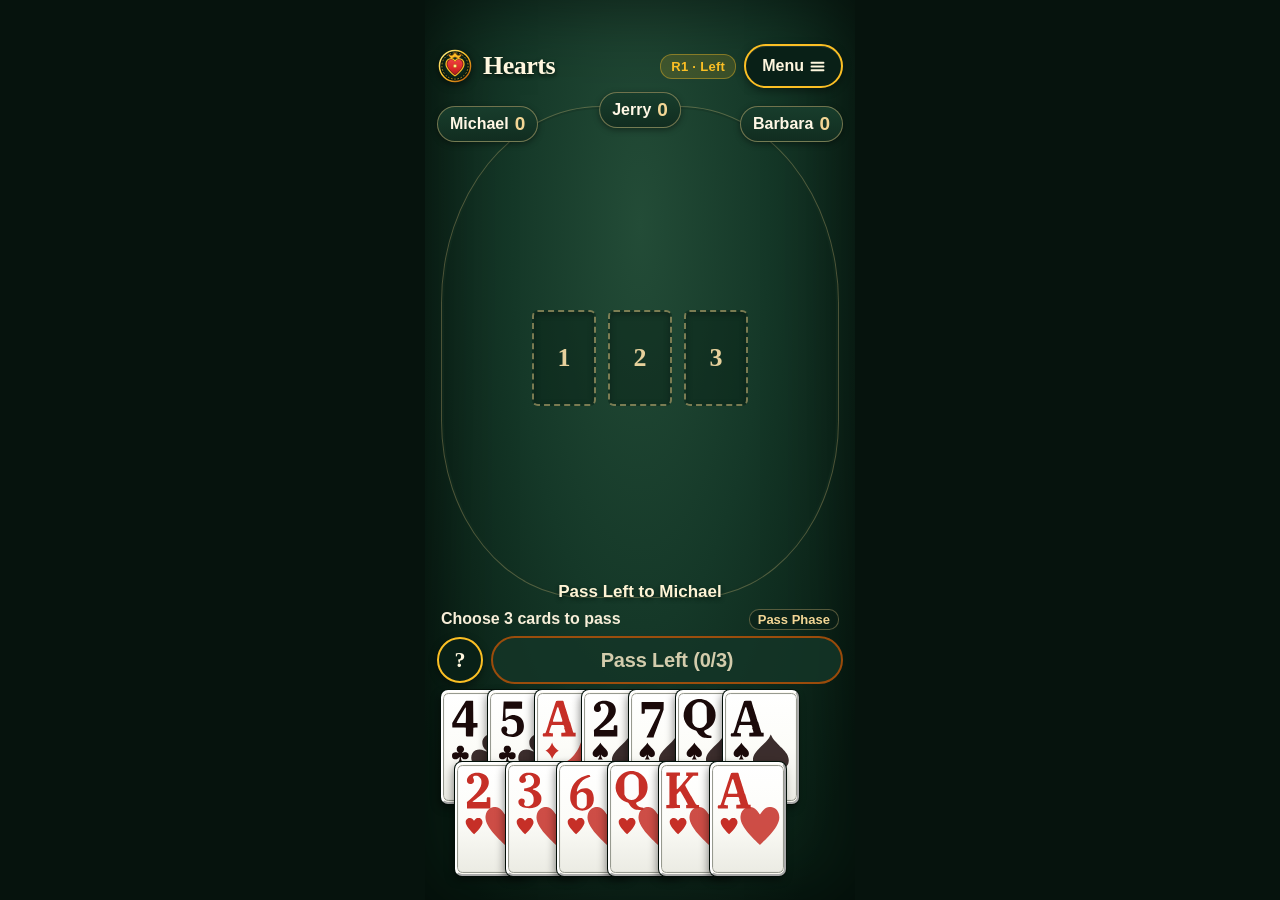
==== hearts/index.html @ dce299b5 "feat: initial commit for unified agy card games (hub, solitaire, hearts)" ====
<!DOCTYPE html>
<html lang="en">
<head>
  <meta charset="utf-8">
  <meta name="viewport" content="width=device-width, initial-scale=1, viewport-fit=cover">
  <title>Hearts — For Mom</title>
  <meta name="apple-mobile-web-app-capable" content="yes">
  <meta name="apple-mobile-web-app-status-bar-style" content="black-translucent">
  <meta name="apple-mobile-web-app-title" content="Hearts">
  <meta name="theme-color" content="#06130d">
  <link rel="manifest" href="manifest.json">
  <link rel="stylesheet" href="css/style.css">
</head>
<body>

<main class="game-container" aria-label="Hearts game for iPhone">
  <!-- HEADER -->
  <header class="header">
    <div class="brand">
      <!-- Option C: Imperial Dragon Medallion Crest -->
      <svg class="crest" viewBox="0 0 44 44" fill="none" xmlns="http://www.w3.org/2000/svg" aria-hidden="true">
        <defs>
          <radialGradient id="g-seal-c" cx="22" cy="22" r="18" gradientUnits="userSpaceOnUse">
            <stop offset="0%" stop-color="#18432d"/>
            <stop offset="70%" stop-color="#0b2418"/>
            <stop offset="100%" stop-color="#05140d"/>
          </radialGradient>
          <linearGradient id="g-gold-c" x1="4" y1="4" x2="40" y2="40" gradientUnits="userSpaceOnUse">
            <stop offset="0%" stop-color="#fef08a"/>
            <stop offset="50%" stop-color="#fbbf24"/>
            <stop offset="100%" stop-color="#b45309"/>
          </linearGradient>
          <linearGradient id="g-ruby-c" x1="22" y1="13" x2="22" y2="34" gradientUnits="userSpaceOnUse">
            <stop offset="0%" stop-color="#ef4444"/>
            <stop offset="60%" stop-color="#dc2626"/>
            <stop offset="100%" stop-color="#991b1b"/>
          </linearGradient>
        </defs>
        <!-- Sunburst Radiance Filigree Ring -->
        <circle cx="22" cy="22" r="19" fill="url(#g-seal-c)" stroke="url(#g-gold-c)" stroke-width="1.8"/>
        <circle cx="22" cy="22" r="16" stroke="#fbbf24" stroke-width="0.8" stroke-dasharray="2 2"/>
        <!-- Golden Flame Crest Top -->
        <path d="M22 5C22 5 24 9 26 9C28 9 30 7 30 7C30 11 26 13 26 13L22 11L18 13C18 13 14 11 14 7C14 7 16 9 18 9C20 9 22 5 22 5Z" fill="#fbbf24" stroke="#78350f" stroke-width="0.8"/>
        <!-- Crimson Ruby Heart Medallion -->
        <path d="M22 34C21.4 34 11 26 11 19.5C11 15.5 14 13 17.5 13C19.8 13 21.2 14.5 22 16C22.8 14.5 24.2 13 26.5 13C30 13 33 15.5 33 19.5C33 26 22.6 34 22 34Z" fill="#7f1d1d" stroke="#fbbf24" stroke-width="1.5"/>
        <path d="M22 32C21.5 32 12.8 24.8 12.8 19.5C12.8 16.5 15.2 14.5 17.5 14.5C19.5 14.5 21 16 22 17.5C23 16 24.5 14.5 26.5 14.5C28.8 14.5 31.2 16.5 31.2 19.5C31.2 24.8 22.5 32 22 32Z" fill="url(#g-ruby-c)"/>
        <circle cx="22" cy="22" r="2.2" fill="#fef08a" stroke="#b45309" stroke-width="0.6"/>
      </svg>
      Hearts
    </div>
    <div class="header-actions">
      <div class="round-badge" id="round-status">R1 · Left</div>
      <button class="pill-btn menu-btn" onclick="document.getElementById('menu-dialog').showModal()" aria-haspopup="dialog" aria-label="Open game menu">
        Menu
        <svg width="15" height="15" viewBox="0 0 20 20" aria-hidden="true">
          <path d="M2 5h16M2 10h16M2 15h16" fill="none" stroke="currentColor" stroke-width="2.5" stroke-linecap="round"/>
        </svg>
      </button>
    </div>
  </header>

  <!-- TABLE AREA -->
  <section class="table-area" aria-label="Table felt and opponents">
    <div class="table-line" aria-hidden="true"></div>
    <div class="seat seat-west" id="seat-west"><span>Michael</span> <strong>0</strong></div>
    <div class="seat seat-north" id="seat-north"><span>Jerry</span> <strong>0</strong></div>
    <div class="seat seat-east" id="seat-east"><span>Barbara</span> <strong>0</strong></div>
    <div class="seat seat-south" id="seat-south" style="display:none;"><span>You</span> <strong>0</strong></div>

    <div class="table-center" id="table-center">
      <!-- Pass Slots or Live Trick Cards rendered here -->
    </div>

    <div class="table-status" id="table-status">Loading game...</div>
  </section>

  <!-- ACTION & INSTRUCTION PANEL -->
  <section class="action-panel" aria-label="Game controls">
    <div class="instruction-row">
      <span class="instruction-text" id="instruction-text">Choose 3 cards to pass</span>
      <span class="telemetry-badge" id="trick-counter">Pass Phase</span>
    </div>
    <div class="controls-row">
      <button class="help-btn" onclick="document.getElementById('help-dialog').showModal()" aria-label="How to play Hearts">?</button>
      <button class="primary-btn" id="primary-action-btn" disabled>Pass Left</button>
    </div>
  </section>

  <!-- PLAYER HAND: ACCESSIBLE DYNAMIC 2-ROW FAN -->
  <section class="hand-area" id="player-hand" aria-label="Your cards">
    <!-- Hand buttons rendered by app.js -->
  </section>
</main>

<!-- MENU DIALOG -->
<dialog id="menu-dialog" aria-labelledby="menu-title">
  <div class="dialog-header">
    <h2 id="menu-title">Hearts Menu</h2>
    <button class="close-btn" onclick="document.getElementById('menu-dialog').close()" aria-label="Close menu">×</button>
  </div>
  <p style="font-size:15px; color:#cbd5e1; margin:0 0 8px;">Match Standings (Lowest Score Wins):</p>
  <div id="menu-standings">
    <div class="score-row"><span>You</span> <strong id="menu-score-0">0 pts</strong></div>
    <div class="score-row"><span>Michael</span> <strong id="menu-score-1">0 pts</strong></div>
    <div class="score-row"><span>Jerry</span> <strong id="menu-score-2">0 pts</strong></div>
    <div class="score-row"><span>Barbara</span> <strong id="menu-score-3">0 pts</strong></div>
  </div>
  <button class="modal-btn secondary" onclick="document.getElementById('menu-dialog').close(); window.HeartsApp.showLastTrick();">
    👁 Review Last Trick
  </button>
  <button class="modal-btn secondary" id="sound-toggle-btn" onclick="const on = window.HeartsApp.toggleSound(); this.textContent = on ? '🔊 Sound: ON' : '🔇 Sound: OFF';">
    🔊 Sound: ON
  </button>
  <button class="modal-btn secondary" onclick="document.getElementById('menu-dialog').close(); document.getElementById('help-dialog').showModal();">
    📖 How to Play
  </button>
  <button class="modal-btn danger" onclick="document.getElementById('menu-dialog').close(); document.getElementById('new-game-dialog').showModal();">
    ＋ New Match
  </button>
  <button class="modal-btn primary" onclick="document.getElementById('menu-dialog').close()">
    Back to Game
  </button>
</dialog>

<!-- NEW GAME CONFIRMATION DIALOG -->
<dialog id="new-game-dialog" aria-labelledby="new-game-title">
  <div class="dialog-header">
    <h2 id="new-game-title">Start New Match?</h2>
    <button class="close-btn" onclick="document.getElementById('new-game-dialog').close()" aria-label="Close">×</button>
  </div>
  <p>Starting a new match will reset all scores and begin Round 1 fresh.</p>
  <button class="modal-btn danger" onclick="document.getElementById('new-game-dialog').close(); window.HeartsApp.startNewGame();">
    Yes, Start Fresh Match
  </button>
  <button class="modal-btn primary" onclick="document.getElementById('new-game-dialog').close()">
    Cancel
  </button>
</dialog>

<!-- HELP DIALOG -->
<dialog id="help-dialog" aria-labelledby="help-title">
  <div class="dialog-header">
    <h2 id="help-title">How to Play Hearts</h2>
    <button class="close-btn" onclick="document.getElementById('help-dialog').close()" aria-label="Close help">×</button>
  </div>
  <p><strong>Goal:</strong> Keep your score as low as possible. First player to reach 100 points ends the match; lowest score wins.</p>
  <p><strong>Penalty Points:</strong> Each Heart is worth 1 point. The Queen of Spades (Q♠) is worth 13 points.</p>
  <p><strong>Passing:</strong> At the start of each round (except Round 4), select 3 cards to pass (Left, Right, Across, Hold).</p>
  <p><strong>Rules:</strong></p>
  <ul style="padding-left:18px; margin:6px 0;">
    <li>The 2 of Clubs (2♣) always leads the first trick.</li>
    <li>You must follow suit if you can. If you have none, you may discard any card.</li>
    <li>No penalty points can be played on Trick 1.</li>
    <li>Hearts cannot lead until "broken" by an off-suit discard.</li>
  </ul>
  <p><strong>Shooting the Moon:</strong> If you take ALL 26 penalty points in a round, you get 0 points and all 3 opponents get +26 points!</p>
  <button class="modal-btn primary" onclick="document.getElementById('help-dialog').close()">Got It</button>
</dialog>

<!-- LAST TRICK REVIEW DIALOG -->
<dialog id="last-trick-dialog" aria-labelledby="last-trick-title">
  <div class="dialog-header">
    <h2 id="last-trick-title">Previous Trick</h2>
    <button class="close-btn" onclick="document.getElementById('last-trick-dialog').close()" aria-label="Close">×</button>
  </div>
  <div id="last-trick-cards">
    <!-- Populated by app.js -->
  </div>
  <button class="modal-btn primary" onclick="document.getElementById('last-trick-dialog').close()">Done</button>
</dialog>

<!-- ROUND SUMMARY DIALOG -->
<dialog id="round-summary-dialog" aria-labelledby="round-summary-title">
  <div class="dialog-header">
    <h2 id="round-summary-title">Round Summary</h2>
  </div>
  <div id="moon-shot-banner" style="display:none; background:#7f1d1d; color:#fef08a; border:1px solid #fbbf24; border-radius:8px; padding:10px; text-align:center; font-weight:bold; margin-bottom:12px;"></div>
  <div id="round-summary-tbody"></div>
  <button class="modal-btn primary" onclick="window.HeartsApp.startNextRound()">Next Round →</button>
</dialog>

<!-- GAME OVER DIALOG -->
<dialog id="game-over-dialog" aria-labelledby="game-over-title">
  <div class="dialog-header">
    <h2 id="game-over-title">Match Finished!</h2>
  </div>
  <p style="text-align:center; font-size:22px; font-weight:bold; color:#fbbf24; margin:8px 0;" id="winner-announcement">You Win!</p>
  <div id="final-scores-list" style="margin:16px 0;"></div>
  <button class="modal-btn primary" onclick="document.getElementById('game-over-dialog').close(); window.HeartsApp.startNewGame();">Play Again</button>
</dialog>

<!-- SCRIPTS -->
<script src="js/card-glyphs.js"></script>
<script src="js/engine.js"></script>
<script src="js/ai.js"></script>
<script src="js/app.js"></script>
<script>
  if ('serviceWorker' in navigator) {
    navigator.serviceWorker.register('sw.js').catch(function(err) {
      console.log('SW registration failed:', err);
    });
  }
</script>

</body>
</html>
---- hearts/css/style.css ----
/**
 * Antigravity Hearts — Master Stylesheet
 * Optimized for Shawn's mom: low-vision monocular eyesight & floaters.
 * Fits iPhone 16e (390×844) down to Safari toolbar viewports (390×740).
 * 0 scrolling, hit targets >= 44x44px, Didone numerals, radiant magenta selection.
 */

:root {
  color-scheme: dark;
  --felt: #153828;
  --felt-dark: #071911;
  --brass: #fbbf24;
  --brass-dark: #b45309;
  --brass-glow: rgba(251, 191, 36, 0.35);
  --navy: #092017;
  --cream: #fff7df;
  --card-w: 76px;
  --card-h: 114px;
  --table-card-w: 64px;
  --table-card-h: 96px;
  --magenta: #ff00ff;
  --ink-red: #c62f27;
  --ink-black: #1b0a0a;
}

* {
  box-sizing: border-box;
  -webkit-tap-highlight-color: transparent;
}

html, body {
  margin: 0;
  padding: 0;
  width: 100%;
  height: 100%;
  height: 100dvh;
  overflow: hidden;
  background: #06130d;
  color: var(--cream);
  font-family: -apple-system, BlinkMacSystemFont, "Segoe UI", Roboto, "Helvetica Neue", sans-serif;
  user-select: none;
  -webkit-user-select: none;
}

.game-container {
  width: 100%;
  max-width: 430px;
  height: 100%;
  height: 100dvh;
  margin: 0 auto;
  padding: max(44px, env(safe-area-inset-top, 0px)) 12px max(24px, env(safe-area-inset-bottom, 0px));
  display: flex;
  flex-direction: column;
  position: relative;
  isolation: isolate;
  background: radial-gradient(ellipse at 50% 25%, #234c37 0%, #153828 42%, #081d13 88%);
  box-shadow: inset 0 0 80px rgba(0,0,0,0.6);
  overflow: hidden;
}

/* HEADER */
.header {
  display: flex;
  justify-content: space-between;
  align-items: center;
  height: 48px;
  flex: 0 0 48px;
  padding-bottom: 4px;
}

.brand {
  display: flex;
  align-items: center;
  gap: 10px;
  font: bold 26px/1 Georgia, "Times New Roman", serif;
  letter-spacing: -0.5px;
  text-shadow: 0 2px 4px #04120a;
  color: var(--cream);
}

.crest {
  width: 36px;
  height: 36px;
  filter: drop-shadow(0 2px 4px rgba(0,0,0,0.6));
}

.header-actions {
  display: flex;
  align-items: center;
  gap: 8px;
}

.round-badge {
  font-size: 13px;
  font-weight: 800;
  color: #fbbf24;
  background: rgba(251, 191, 36, 0.15);
  border: 1px solid rgba(251, 191, 36, 0.4);
  border-radius: 12px;
  padding: 4px 10px;
  white-space: nowrap;
  letter-spacing: 0.3px;
}

.pill-btn {
  display: inline-flex;
  gap: 6px;
  align-items: center;
  justify-content: center;
  min-height: 44px;
  border: 2px solid var(--brass);
  border-radius: 22px;
  background: var(--navy);
  color: var(--cream);
  padding: 0 16px;
  font-size: 16px;
  font-weight: 750;
  cursor: pointer;
  box-shadow: 0 3px 8px rgba(0,0,0,0.4), inset 0 1px 0 rgba(255,255,255,0.1);
  transition: transform 0.1s ease, background 0.15s ease;
}

.pill-btn:hover { background: #133324; }
.pill-btn:active { transform: translateY(1px); }

/* TABLE FELT & OPPONENTS */
.table-area {
  position: relative;
  flex: 1 1 auto;
  margin: 0 0 4px;
  min-height: 140px;
  display: flex;
  flex-direction: column;
}

.table-line {
  position: absolute;
  inset: 14px 4px 6px;
  border: 1.5px solid rgba(228, 199, 131, 0.3);
  border-radius: 40% 40% 36% 36%;
  box-shadow: inset 0 0 0 2px rgba(20, 48, 33, 0.4);
  pointer-events: none;
}

.seat {
  position: absolute;
  display: flex;
  align-items: center;
  justify-content: center;
  gap: 6px;
  background: linear-gradient(#183d2c, #112d20);
  padding: 6px 12px;
  border: 1.5px solid rgba(228, 199, 131, 0.45);
  border-radius: 20px;
  color: #fff7e5;
  box-shadow: 0 2px 6px rgba(0,0,0,0.4);
  font-size: 16px;
  font-weight: 700;
  z-index: 10;
}

.seat strong {
  color: #f3d695;
  font-size: 19px;
  font-weight: 800;
}

.seat.active-turn {
  border-color: #fbbf24;
  box-shadow: 0 0 12px 2px rgba(251, 191, 36, 0.6);
  background: linear-gradient(#27523c, #163a2a);
}

.seat-west { top: 14px; left: 0; }
.seat-north { top: 0px; left: 50%; transform: translateX(-50%); }
.seat-east { top: 14px; right: 0; }

/* TRICK ARENA */
.table-center {
  position: absolute;
  left: 0; right: 0;
  top: 48px; bottom: 28px;
  display: flex;
  align-items: center;
  justify-content: center;
  gap: 12px;
}

.pass-slots-container {
  display: flex;
  gap: 12px;
  align-items: center;
  justify-content: center;
}

.pass-slot {
  position: relative;
  width: var(--table-card-w);
  height: var(--table-card-h);
  border: 2px dashed rgba(228, 199, 131, 0.5);
  border-radius: 6px;
  background: rgba(7, 28, 18, 0.4);
  display: grid;
  place-items: center;
  font: bold 26px Georgia, serif;
  color: #e7d19c;
  box-shadow: inset 0 2px 6px rgba(0,0,0,0.3);
}

.pass-slot.filled {
  border: none;
  background: transparent;
  box-shadow: 0 4px 10px rgba(0,0,0,0.5);
}

.pass-slot.filled svg {
  width: 100%;
  height: 100%;
  display: block;
  border-radius: 6px;
}

.trick-arena {
  position: relative;
  width: 240px;
  height: 140px;
}

.trick-spot {
  position: absolute;
  width: var(--table-card-w);
  height: var(--table-card-h);
  filter: drop-shadow(0 4px 6px rgba(0,0,0,0.6));
  transition: transform 0.2s cubic-bezier(0.2, 0.9, 0.3, 1.2);
}

.trick-spot svg {
  width: 100%;
  height: 100%;
  display: block;
  border-radius: 6px;
}

.trick-spot.west {
  left: 8px;
  top: 24px;
  transform: rotate(-7deg);
}

.trick-spot.north {
  left: calc(50% - var(--table-card-w) / 2);
  top: 0px;
  transform: translateY(-4px);
}

.trick-spot.east {
  right: 8px;
  top: 24px;
  transform: rotate(7deg);
}

.trick-spot.south {
  left: calc(50% - var(--table-card-w) / 2);
  bottom: 0px;
  z-index: 5;
  transform: translateY(6px);
}

.trick-tag {
  position: absolute;
  bottom: -18px;
  left: 50%;
  transform: translateX(-50%);
  font-size: 13px;
  font-weight: bold;
  color: var(--cream);
  text-shadow: 0 1px 3px #000;
  white-space: nowrap;
}

.table-status {
  position: absolute;
  bottom: 2px;
  left: 0; right: 0;
  text-align: center;
  font-size: 17px;
  font-weight: 750;
  line-height: 20px;
  text-shadow: 0 2px 4px #071a12;
  color: #fff4d5;
}

/* ACTION & INSTRUCTION ROW */
.action-panel {
  flex: 0 0 auto;
  display: flex;
  flex-direction: column;
  align-items: center;
  gap: 6px;
  margin-bottom: 4px;
}

.instruction-row {
  width: 100%;
  display: flex;
  justify-content: space-between;
  align-items: center;
  padding: 0 4px;
  font-size: 16px;
  font-weight: 750;
  color: #e5d8b8;
  min-height: 22px;
}

.instruction-text {
  font-size: 16px;
  font-weight: 750;
  color: #f7eed8;
}

.telemetry-badge {
  font-size: 13px;
  font-weight: 750;
  color: #f3d695;
  background: rgba(10, 31, 22, 0.6);
  border: 1px solid rgba(228, 199, 131, 0.35);
  border-radius: 10px;
  padding: 2px 8px;
  white-space: nowrap;
}

.controls-row {
  width: 100%;
  display: flex;
  gap: 8px;
  align-items: center;
}

.help-btn {
  width: 46px;
  height: 46px;
  flex: 0 0 46px;
  border-radius: 50%;
  border: 2px solid var(--brass);
  background: var(--navy);
  color: var(--cream);
  font: bold 22px/1 Georgia, serif;
  cursor: pointer;
  box-shadow: 0 3px 8px rgba(0,0,0,0.4);
}

.primary-btn {
  flex: 1 1 auto;
  height: 48px;
  border: 2px solid var(--brass);
  border-radius: 24px;
  background: linear-gradient(#fde68a, #f59e0b);
  color: #172b21;
  font: bold 20px -apple-system, sans-serif;
  letter-spacing: -0.2px;
  cursor: pointer;
  box-shadow: 0 4px 14px rgba(0,0,0,0.5), inset 0 1px 0 rgba(255,255,255,0.4);
  transition: transform 0.1s ease, filter 0.15s ease;
}

.primary-btn:disabled {
  border: 2px solid var(--brass-dark);
  color: #f5e7c4;
  background: #143527;
  box-shadow: none;
  cursor: not-allowed;
  opacity: 0.85;
}

.primary-btn:active:not(:disabled) { transform: translateY(1px); }

/* PLAYER HAND: ACCESSIBLE DYNAMIC 2-ROW FAN */
.hand-area {
  flex: 0 0 186px;
  height: 186px;
  position: relative;
  width: 100%;
  margin-top: 2px;
}

.hand-area button.card {
  position: absolute;
  width: var(--card-w);
  height: var(--card-h);
  border-radius: 7px;
  margin: 0;
  padding: 0;
  background: #fbf9f1;
  box-shadow: -2px 4px 9px rgba(0,0,0,0.45), 0 0 0 1px #04140b;
  cursor: pointer;
  user-select: none;
  transition: transform 0.15s ease, box-shadow 0.15s ease;
}

.hand-area button.card > svg {
  display: block;
  width: 100%;
  height: 100%;
  border-radius: inherit;
  pointer-events: none;
}

/* High-contrast magenta selection feedback */
.hand-area button.card[aria-pressed="true"] {
  transform: translateY(-6px);
  outline: 3px solid var(--magenta);
  outline-offset: 1px;
  box-shadow: 0 0 16px 4px rgba(255, 0, 255, 0.65), 0 6px 12px rgba(0,0,0,0.7);
}

.hand-area button.card .check-circle {
  display: none;
  position: absolute;
  right: -5px;
  bottom: -5px;
  width: 24px;
  height: 24px;
  border-radius: 50%;
  background: var(--magenta);
  border: 2px solid #fff;
  color: #fff;
  font-size: 14px;
  font-weight: 900;
  text-align: center;
  line-height: 20px;
  box-shadow: 0 2px 5px rgba(0,0,0,0.5);
}

.hand-area button.card[aria-pressed="true"] .check-circle { display: block; }

.hand-area button.card.received {
  outline: 3px solid #f2d995;
  outline-offset: 1px;
}

.hand-area button.card.received::after {
  content: "NEW";
  position: absolute;
  bottom: -4px;
  right: -4px;
  padding: 1px 4px;
  border-radius: 4px;
  background: #16402c;
  color: #fff;
  border: 1px solid #f2d995;
  font-size: 9px;
  font-weight: 850;
}

/* DIALOGS & MODALS */
dialog {
  width: min(340px, calc(100% - 32px));
  max-height: 85vh;
  padding: 20px;
  border: 2px solid var(--brass);
  border-radius: 20px;
  background: #113224;
  color: var(--cream);
  box-shadow: 0 15px 50px rgba(0,0,0,0.85);
  font-size: 17px;
  line-height: 1.45;
  overflow-y: auto;
}

dialog::backdrop { background: rgba(3, 15, 9, 0.85); }
dialog h2 { font-size: 24px; margin: 0 0 12px; color: var(--brass); }
.dialog-header { display: flex; justify-content: space-between; align-items: center; margin-bottom: 12px; }

.close-btn {
  width: 40px;
  height: 40px;
  border-radius: 50%;
  background: #092117;
  border: 1.5px solid var(--brass);
  color: var(--cream);
  font-size: 24px;
  line-height: 1;
  cursor: pointer;
}

.score-row {
  display: flex;
  justify-content: space-between;
  padding: 7px 0;
  border-bottom: 1px solid rgba(228, 199, 131, 0.2);
  font-size: 18px;
}

.score-row strong { color: #f3d695; }

.modal-btn {
  width: 100%;
  padding: 12px;
  margin-top: 12px;
  font-size: 18px;
  font-weight: bold;
  border-radius: 12px;
  border: 1.5px solid var(--brass);
  cursor: pointer;
}

.modal-btn.primary { background: #ebce90; color: #11261a; }
.modal-btn.danger { background: #5a1926; color: #fff; border-color: #e07185; }
.modal-btn.secondary { background: #16402d; color: var(--cream); }

/* LAST TRICK PREVIEW */
.last-trick-grid {
  display: grid;
  grid-template-columns: repeat(4, 1fr);
  gap: 8px;
  margin: 14px 0;
}

.last-trick-card {
  text-align: center;
}

.last-trick-card .spot {
  width: 100%;
  height: 75px;
  border-radius: 6px;
  overflow: hidden;
  box-shadow: 0 2px 6px rgba(0,0,0,0.4);
}

.last-trick-card .spot svg { width: 100%; height: 100%; display: block; }
.last-trick-card span { font-size: 12px; font-weight: bold; margin-top: 4px; display: block; }

@media (prefers-reduced-motion: reduce) {
  *, *::before, *::after { animation: none !important; transition: none !important; }
}
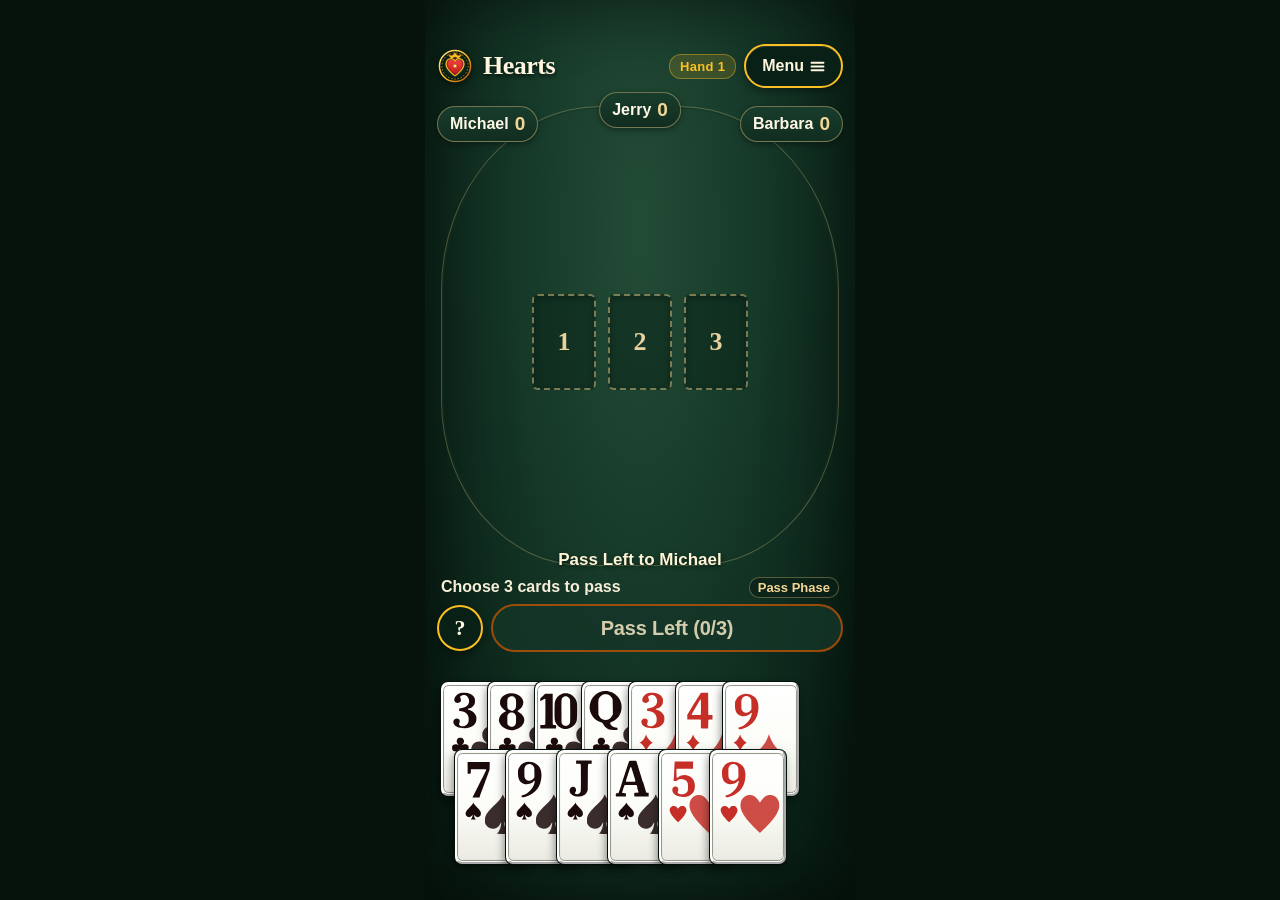
==== commit 337b481b: "fix(hearts): set header badge to 'Hand 1' (drop Left) and fix repeating animation bug across tricks" ====
--- a/hearts/index.html
+++ b/hearts/index.html
@@ -49,7 +49,7 @@
       Hearts
     </div>
     <div class="header-actions">
-      <div class="round-badge" id="round-status">R1 · Left</div>
+      <div class="round-badge" id="round-status">Hand 1</div>
       <button class="pill-btn menu-btn" onclick="document.getElementById('menu-dialog').showModal()" aria-haspopup="dialog" aria-label="Open game menu">
         Menu
         <svg width="15" height="15" viewBox="0 0 20 20" aria-hidden="true">
--- a/hearts/css/style.css
+++ b/hearts/css/style.css
@@ -165,10 +165,15 @@
   font-weight: 800;
 }
 
+@keyframes turnPulse {
+  0%, 100% { box-shadow: 0 0 6px 1px rgba(251, 191, 36, 0.4); border-color: #fbbf24; }
+  50% { box-shadow: 0 0 16px 4px rgba(251, 191, 36, 0.9); border-color: #fef08a; }
+}
+
 .seat.active-turn {
-  border-color: #fbbf24;
-  box-shadow: 0 0 12px 2px rgba(251, 191, 36, 0.6);
-  background: linear-gradient(#27523c, #163a2a);
+  border-color: #fef08a;
+  background: linear-gradient(#2d5c44, #1a4230);
+  animation: turnPulse 1.4s infinite ease-in-out;
 }
 
 .seat-west { top: 14px; left: 0; }
@@ -266,6 +271,31 @@
   transform: translateY(6px);
 }
 
+.trick-spot.winner {
+  outline: 3px solid #fbbf24;
+  outline-offset: 2px;
+  box-shadow: 0 0 22px 6px rgba(251, 191, 36, 0.95), 0 8px 18px rgba(0,0,0,0.85);
+  z-index: 20 !important;
+}
+
+.trick-spot.winner::after {
+  content: "WINS TRICK";
+  position: absolute;
+  top: -13px;
+  left: 50%;
+  transform: translateX(-50%);
+  background: #991b1b;
+  color: #fef08a;
+  border: 1.5px solid #fbbf24;
+  border-radius: 9999px;
+  font-size: 10.5px;
+  font-weight: 900;
+  padding: 1px 8px;
+  white-space: nowrap;
+  box-shadow: 0 2px 6px rgba(0,0,0,0.6);
+  letter-spacing: 0.4px;
+}
+
 .trick-tag {
   position: absolute;
   bottom: -18px;
@@ -297,7 +327,7 @@
   flex-direction: column;
   align-items: center;
   gap: 6px;
-  margin-bottom: 4px;
+  margin-bottom: 14px;
 }
 
 .instruction-row {
@@ -376,11 +406,11 @@
 
 /* PLAYER HAND: ACCESSIBLE DYNAMIC 2-ROW FAN */
 .hand-area {
-  flex: 0 0 186px;
-  height: 186px;
+  flex: 0 0 206px;
+  height: 206px;
   position: relative;
   width: 100%;
-  margin-top: 2px;
+  margin-top: 4px;
 }
 
 .hand-area button.card {
@@ -394,7 +424,7 @@
   box-shadow: -2px 4px 9px rgba(0,0,0,0.45), 0 0 0 1px #04140b;
   cursor: pointer;
   user-select: none;
-  transition: transform 0.15s ease, box-shadow 0.15s ease;
+  transition: transform 0.18s ease, box-shadow 0.18s ease, opacity 0.18s ease, filter 0.18s ease;
 }
 
 .hand-area button.card > svg {
@@ -405,12 +435,100 @@
   pointer-events: none;
 }
 
-/* High-contrast magenta selection feedback */
-.hand-area button.card[aria-pressed="true"] {
-  transform: translateY(-6px);
+/* ========================================================= */
+/* OPTION C: PLAYABLE VS UNPLAYABLE CARDS (ACCESSIBLE HEARTS) */
+/* ========================================================= */
+
+/* Playable cards: Elevated, golden aura, high contrast */
+.hand-area button.card.playable {
+  transform: translateY(-8px) scale(1.02);
+  border: 2.5px solid #f59e0b;
+  outline: 2px solid rgba(254, 240, 138, 0.6);
+  outline-offset: 1px;
+  box-shadow: 0 10px 18px rgba(0,0,0,0.65), 0 0 14px rgba(245, 158, 11, 0.5);
+  z-index: 30;
+  cursor: pointer;
+}
+
+.hand-area button.card.playable:hover,
+.hand-area button.card.playable:active {
+  transform: translateY(-12px) scale(1.04);
+}
+
+/* Selected to play: Lift higher (-16px) with radiant amber glow & tap-to-play prompt */
+.hand-area button.card.playable[aria-pressed="true"] {
+  transform: translateY(-16px) scale(1.05);
+  border: 2.5px solid #fbbf24;
+  outline: 3px solid #fef08a;
+  outline-offset: 2px;
+  box-shadow: 0 14px 26px rgba(0,0,0,0.85), 0 0 22px rgba(251, 191, 36, 0.9);
+  z-index: 50 !important;
+}
+
+.hand-area button.card .play-badge {
+  display: none;
+  position: absolute;
+  top: -12px;
+  left: 50%;
+  transform: translateX(-50%);
+  background: #b45309;
+  color: #fef08a;
+  border: 1.5px solid #fbbf24;
+  border-radius: 9999px;
+  font-size: 9.5px;
+  font-weight: 900;
+  padding: 1px 7px;
+  white-space: nowrap;
+  box-shadow: 0 2px 6px rgba(0,0,0,0.6);
+  letter-spacing: 0.4px;
+  pointer-events: none;
+  z-index: 60;
+}
+
+.hand-area button.card.playable[aria-pressed="true"] .play-badge {
+  display: block;
+}
+
+/* Unplayable cards: Sunk back, dimmed to 28%, subtle watermark */
+.hand-area button.card.unplayable {
+  transform: translateY(4px);
+  opacity: 0.28;
+  filter: grayscale(70%) brightness(0.85);
+  transition: transform 0.2s ease, opacity 0.2s ease, filter 0.2s ease;
+  cursor: pointer;
+}
+
+.hand-area button.card.unplayable::before {
+  content: "✕";
+  position: absolute;
+  top: 50%;
+  left: 50%;
+  transform: translate(-50%, -50%);
+  font-size: 26px;
+  color: rgba(180, 83, 9, 0.65);
+  font-weight: 900;
+  pointer-events: none;
+  z-index: 5;
+}
+
+/* Tactile shake when tapping an unplayable card */
+@keyframes cardShake {
+  0%, 100% { transform: translateY(4px) translateX(0); }
+  20%, 60% { transform: translateY(4px) translateX(-6px); }
+  40%, 80% { transform: translateY(4px) translateX(6px); }
+}
+
+.hand-area button.card.shake {
+  animation: cardShake 0.35s ease;
+}
+
+/* Pass phase selection feedback */
+.hand-area button.card.pass-selected {
+  transform: translateY(-8px);
   outline: 3px solid var(--magenta);
   outline-offset: 1px;
   box-shadow: 0 0 16px 4px rgba(255, 0, 255, 0.65), 0 6px 12px rgba(0,0,0,0.7);
+  z-index: 40;
 }
 
 .hand-area button.card .check-circle {
@@ -431,25 +549,96 @@
   box-shadow: 0 2px 5px rgba(0,0,0,0.5);
 }
 
-.hand-area button.card[aria-pressed="true"] .check-circle { display: block; }
+.hand-area button.card.pass-selected .check-circle { display: block; }
+
+/* ========================================================= */
+/* RECEIVED CARDS: VIBRANT SLIDE-IN & EMERALD GLOW          */
+/* ========================================================= */
+@keyframes slideDownIntoHand {
+  0% {
+    transform: translateY(-90px) scale(1.18);
+    opacity: 0;
+    box-shadow: 0 0 28px 8px rgba(16, 185, 129, 0.95);
+  }
+  60% {
+    transform: translateY(-4px) scale(1.06);
+    opacity: 1;
+    box-shadow: 0 0 22px 6px rgba(16, 185, 129, 0.9);
+  }
+  100% {
+    transform: translateY(-10px) scale(1.03);
+    opacity: 1;
+    box-shadow: 0 0 16px 4px rgba(16, 185, 129, 0.75), 0 8px 16px rgba(0,0,0,0.6);
+  }
+}
 
 .hand-area button.card.received {
-  outline: 3px solid #f2d995;
+  border: 2.5px solid #10b981 !important;
+  outline: 2px solid #6ee7b7 !important;
   outline-offset: 1px;
-}
-
-.hand-area button.card.received::after {
-  content: "NEW";
-  position: absolute;
-  bottom: -4px;
-  right: -4px;
-  padding: 1px 4px;
-  border-radius: 4px;
-  background: #16402c;
-  color: #fff;
-  border: 1px solid #f2d995;
-  font-size: 9px;
-  font-weight: 850;
+  box-shadow: 0 0 16px 4px rgba(16, 185, 129, 0.75), 0 8px 16px rgba(0,0,0,0.6);
+  z-index: 38 !important;
+}
+
+.hand-area button.card.sliding-in {
+  animation: slideDownIntoHand 0.9s cubic-bezier(0.16, 1, 0.3, 1) both;
+}
+
+.hand-area button.card .received-badge {
+  display: none;
+  position: absolute;
+  top: -12px;
+  left: 50%;
+  transform: translateX(-50%);
+  background: #065f46;
+  color: #ecfdf5;
+  border: 1.5px solid #34d399;
+  border-radius: 9999px;
+  font-size: 9.5px;
+  font-weight: 900;
+  padding: 1px 7px;
+  white-space: nowrap;
+  box-shadow: 0 2px 6px rgba(0,0,0,0.6);
+  letter-spacing: 0.4px;
+  pointer-events: none;
+  z-index: 60;
+}
+
+.hand-area button.card.received .received-badge {
+  display: block;
+}
+
+/* Intermediate table center reveal for received cards */
+.pass-reveal-box {
+  display: flex;
+  flex-direction: column;
+  align-items: center;
+  gap: 8px;
+  animation: fadeInCenter 0.4s ease both;
+}
+
+.pass-reveal-title {
+  font: bold 16px Georgia, serif;
+  color: #a7f3d0;
+  text-shadow: 0 2px 4px #000;
+}
+
+.pass-reveal-cards {
+  display: flex;
+  gap: 10px;
+}
+
+.pass-reveal-card {
+  width: var(--table-card-w);
+  height: var(--table-card-h);
+  border-radius: 6px;
+  box-shadow: 0 0 18px 4px rgba(16, 185, 129, 0.8), 0 6px 14px rgba(0,0,0,0.7);
+  border: 2px solid #34d399;
+}
+
+@keyframes fadeInCenter {
+  0% { transform: scale(0.85); opacity: 0; }
+  100% { transform: scale(1); opacity: 1; }
 }
 
 /* DIALOGS & MODALS */
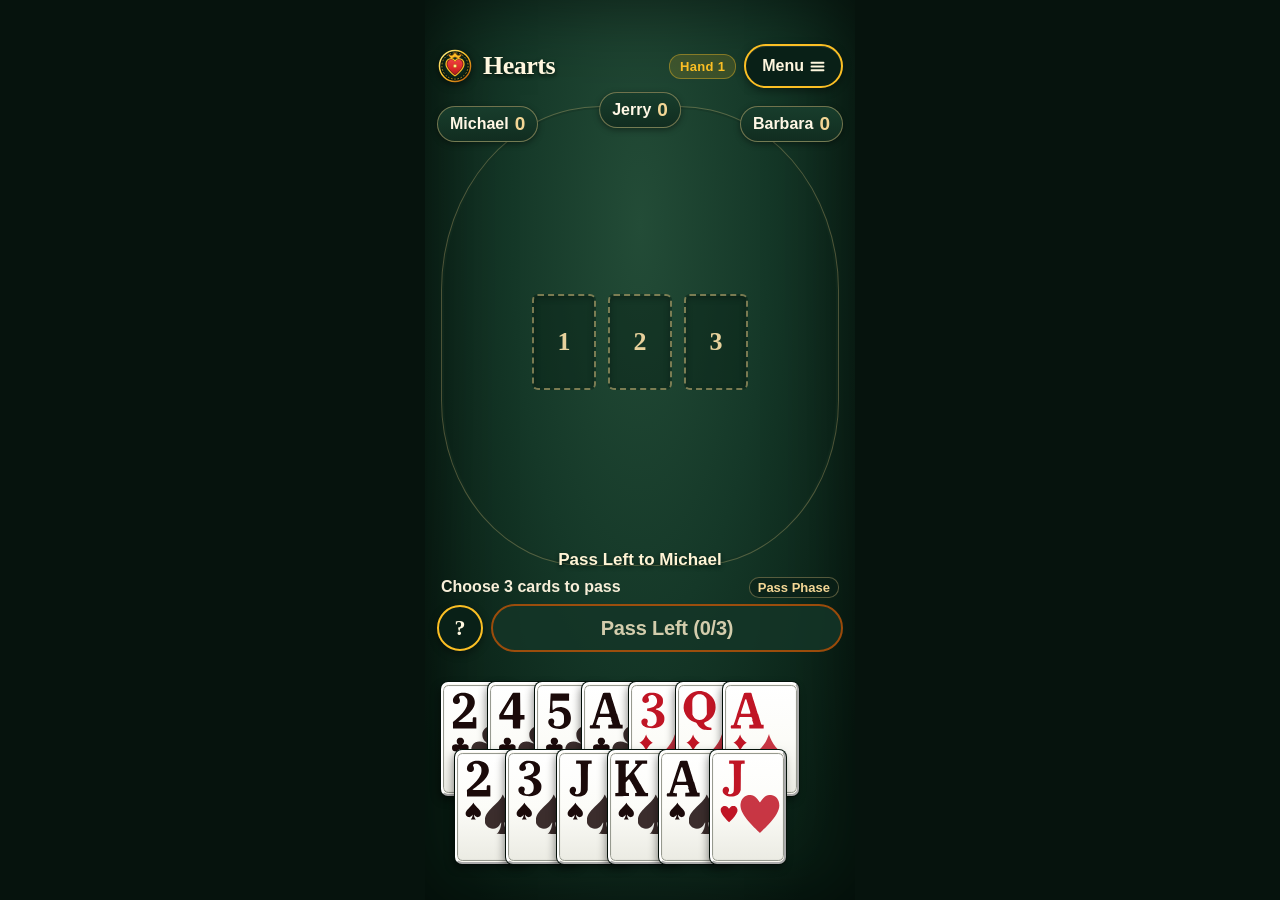
==== commit 3acb33d5: "Clarify Trick 1 opening 2 of Clubs lead and expand official rules - Add explicit in-game status and " ====
--- a/hearts/index.html
+++ b/hearts/index.html
@@ -140,20 +140,22 @@
 <!-- HELP DIALOG -->
 <dialog id="help-dialog" aria-labelledby="help-title">
   <div class="dialog-header">
-    <h2 id="help-title">How to Play Hearts</h2>
+    <h2 id="help-title">Official Rules of Hearts</h2>
     <button class="close-btn" onclick="document.getElementById('help-dialog').close()" aria-label="Close help">×</button>
   </div>
   <p><strong>Goal:</strong> Keep your score as low as possible. First player to reach 100 points ends the match; lowest score wins.</p>
-  <p><strong>Penalty Points:</strong> Each Heart is worth 1 point. The Queen of Spades (Q♠) is worth 13 points.</p>
-  <p><strong>Passing:</strong> At the start of each round (except Round 4), select 3 cards to pass (Left, Right, Across, Hold).</p>
-  <p><strong>Rules:</strong></p>
-  <ul style="padding-left:18px; margin:6px 0;">
-    <li>The 2 of Clubs (2♣) always leads the first trick.</li>
-    <li>You must follow suit if you can. If you have none, you may discard any card.</li>
-    <li>No penalty points can be played on Trick 1.</li>
-    <li>Hearts cannot lead until "broken" by an off-suit discard.</li>
+  <p><strong>Penalty Points:</strong> Each Heart is worth 1 point (13 total). The Queen of Spades (Q♠) is worth 13 points. Total = 26 points per hand.</p>
+  <p><strong>Passing Rotation:</strong> Hand 1: Pass Left · Hand 2: Pass Right · Hand 3: Pass Across · Hand 4: Hold (no passing). Cycle repeats.</p>
+  <p><strong>Official Rules:</strong></p>
+  <ul style="padding-left:18px; margin:6px 0; line-height: 1.45;">
+    <li><strong>Opening Lead:</strong> The player holding the <strong>2 of Clubs (2♣)</strong> MUST lead it to open the very first trick of the hand.</li>
+    <li><strong>Strict Follow-Suit:</strong> You must follow the suit led if you hold cards in that suit.</li>
+    <li><strong>No Blood on Trick 1:</strong> If void in clubs on Trick 1, you cannot discard Hearts or the Queen of Spades (unless holding only penalty cards).</li>
+    <li><strong>Hearts Breaking:</strong> Hearts cannot be led until "broken" by an off-suit discard (or if you hold only Hearts).</li>
+    <li><strong>Queen of Spades:</strong> Worth 13 points; does not break hearts; can be led anytime spades are legal.</li>
+    <li><strong>Winning Tricks:</strong> Highest card of the led suit takes the trick. No trumps. The trick winner leads the next trick.</li>
+    <li><strong>Shooting the Moon:</strong> If a player takes all 26 penalty points in a round, that player gets 0 points and all 3 opponents receive +26 points!</li>
   </ul>
-  <p><strong>Shooting the Moon:</strong> If you take ALL 26 penalty points in a round, you get 0 points and all 3 opponents get +26 points!</p>
   <button class="modal-btn primary" onclick="document.getElementById('help-dialog').close()">Got It</button>
 </dialog>
 
--- a/hearts/css/style.css
+++ b/hearts/css/style.css
@@ -19,7 +19,7 @@
   --table-card-w: 64px;
   --table-card-h: 96px;
   --magenta: #ff00ff;
-  --ink-red: #c62f27;
+  --ink-red: #c01525;
   --ink-black: #1b0a0a;
 }
 
@@ -439,29 +439,27 @@
 /* OPTION C: PLAYABLE VS UNPLAYABLE CARDS (ACCESSIBLE HEARTS) */
 /* ========================================================= */
 
-/* Playable cards: Elevated, golden aura, high contrast */
+/* Playable cards: Natural card face, elevated, NO artificial border/selection color */
 .hand-area button.card.playable {
-  transform: translateY(-8px) scale(1.02);
-  border: 2.5px solid #f59e0b;
-  outline: 2px solid rgba(254, 240, 138, 0.6);
-  outline-offset: 1px;
-  box-shadow: 0 10px 18px rgba(0,0,0,0.65), 0 0 14px rgba(245, 158, 11, 0.5);
+  transform: translateY(-8px);
+  border: none;
+  outline: none;
+  box-shadow: -2px 8px 14px rgba(0,0,0,0.65), 0 0 0 1px #04140b;
   z-index: 30;
   cursor: pointer;
 }
 
 .hand-area button.card.playable:hover,
 .hand-area button.card.playable:active {
-  transform: translateY(-12px) scale(1.04);
-}
-
-/* Selected to play: Lift higher (-16px) with radiant amber glow & tap-to-play prompt */
+  transform: translateY(-11px);
+}
+
+/* Selected to play: Lift higher (-16px) with clear tap-to-play confirmation */
 .hand-area button.card.playable[aria-pressed="true"] {
-  transform: translateY(-16px) scale(1.05);
-  border: 2.5px solid #fbbf24;
-  outline: 3px solid #fef08a;
-  outline-offset: 2px;
-  box-shadow: 0 14px 26px rgba(0,0,0,0.85), 0 0 22px rgba(251, 191, 36, 0.9);
+  transform: translateY(-16px);
+  border: 2px solid var(--brass);
+  outline: 2px solid rgba(254, 240, 138, 0.7);
+  box-shadow: 0 14px 26px rgba(0,0,0,0.85), 0 0 18px rgba(251, 191, 36, 0.75);
   z-index: 50 !important;
 }
 
@@ -489,26 +487,23 @@
   display: block;
 }
 
-/* Unplayable cards: Sunk back, dimmed to 28%, subtle watermark */
+/* Unplayable cards: Rest at baseline, 25% black scrim overlay (preserves strategic readability) */
 .hand-area button.card.unplayable {
-  transform: translateY(4px);
-  opacity: 0.28;
-  filter: grayscale(70%) brightness(0.85);
-  transition: transform 0.2s ease, opacity 0.2s ease, filter 0.2s ease;
+  transform: translateY(0);
+  border: none;
+  outline: none;
+  overflow: hidden;
   cursor: pointer;
 }
 
-.hand-area button.card.unplayable::before {
-  content: "✕";
-  position: absolute;
-  top: 50%;
-  left: 50%;
-  transform: translate(-50%, -50%);
-  font-size: 26px;
-  color: rgba(180, 83, 9, 0.65);
-  font-weight: 900;
+.hand-area button.card.unplayable::after {
+  content: "";
+  position: absolute;
+  inset: 0;
+  border-radius: inherit;
+  background: rgba(0, 0, 0, 0.25);
   pointer-events: none;
-  z-index: 5;
+  transition: background 0.15s ease;
 }
 
 /* Tactile shake when tapping an unplayable card */
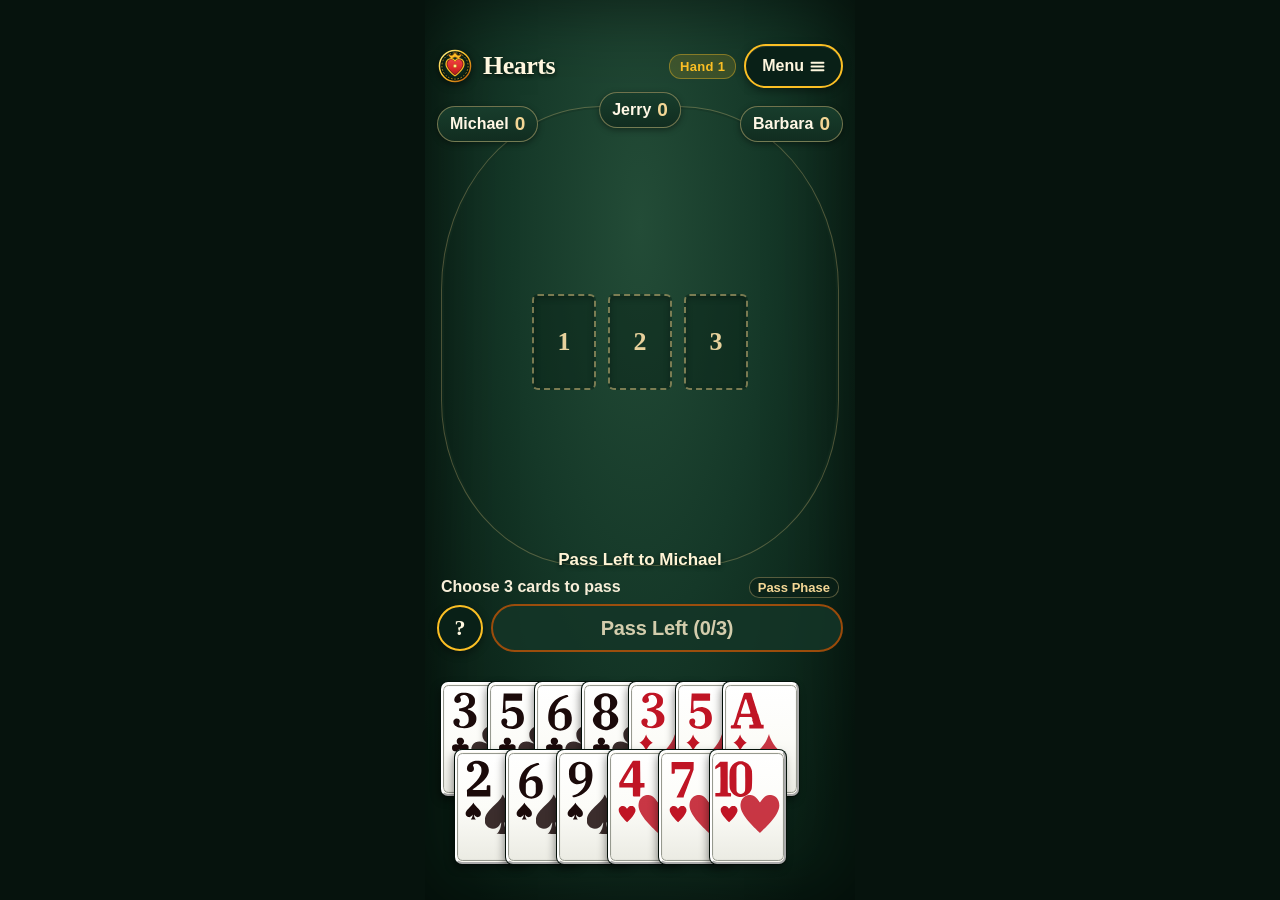
==== commit a83d54a5: "feat(hearts): update iOS home screen icon suite, add Hearts case study, and bump sw cache to v8" ====
--- a/hearts/index.html
+++ b/hearts/index.html
@@ -8,6 +8,9 @@
   <meta name="apple-mobile-web-app-status-bar-style" content="black-translucent">
   <meta name="apple-mobile-web-app-title" content="Hearts">
   <meta name="theme-color" content="#06130d">
+  <link rel="apple-touch-icon" href="apple-touch-icon.png">
+  <link rel="icon" type="image/svg+xml" href="favicon.svg">
+  <link rel="icon" type="image/png" sizes="192x192" href="icons/icon-192.png">
   <link rel="manifest" href="manifest.json">
   <link rel="stylesheet" href="css/style.css">
 </head>
